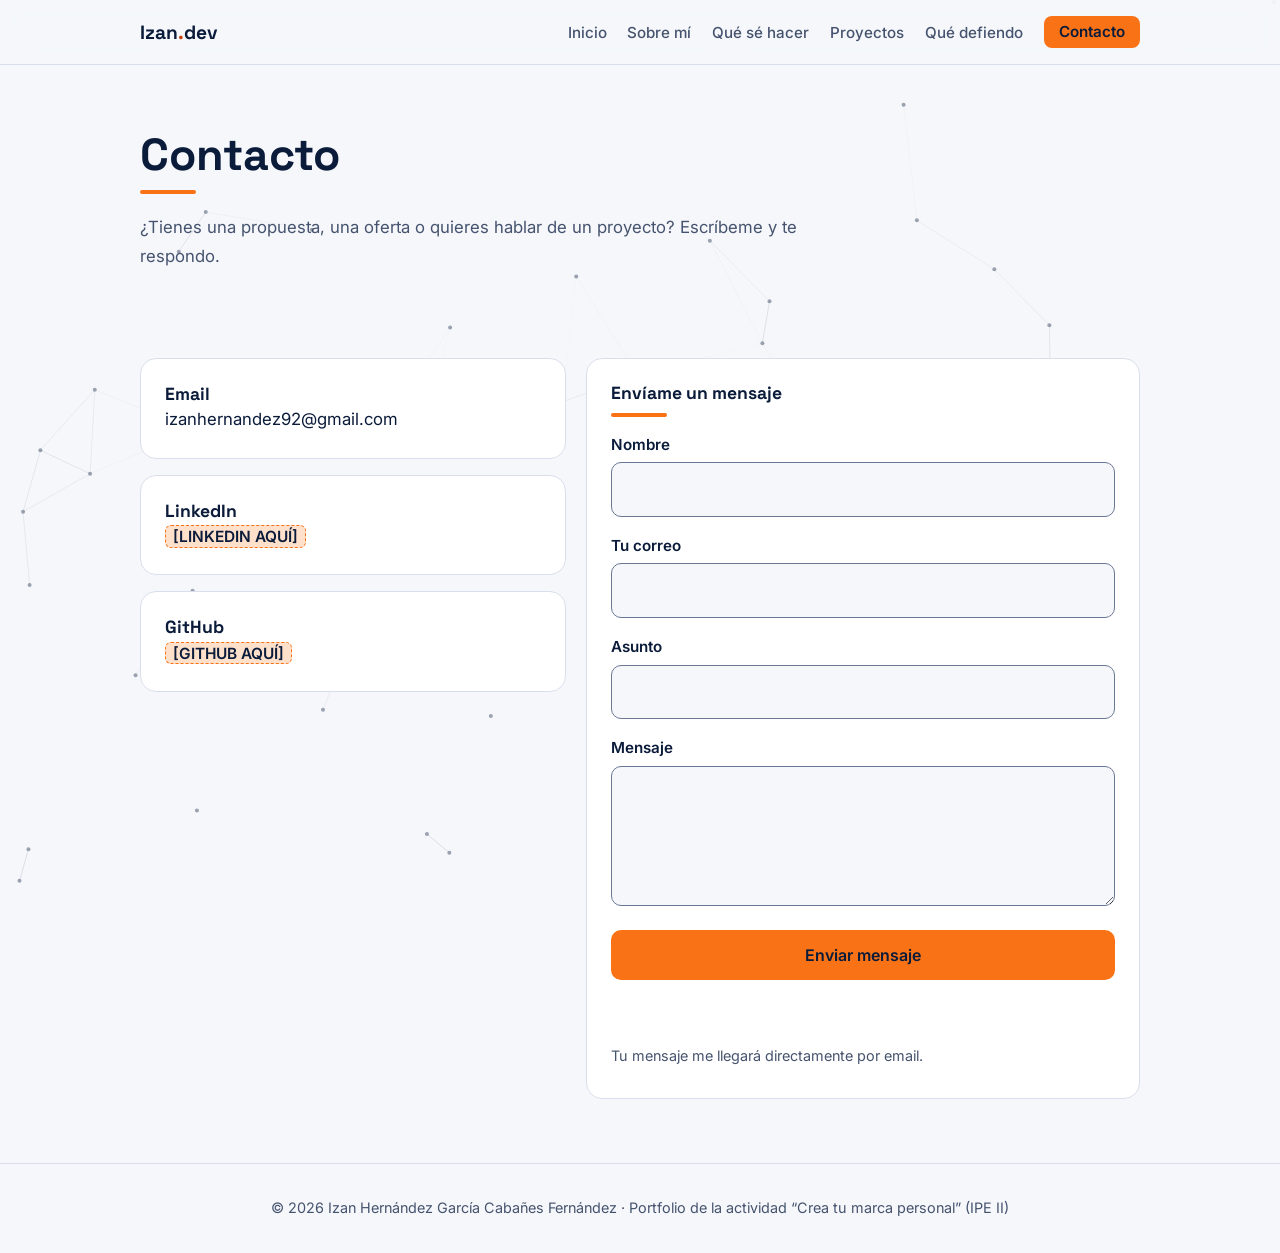
==== contacto.html @ db075174 "Add files via upload" ====
<!DOCTYPE html>
<html lang="es">
<head>
<meta charset="utf-8">
<meta name="viewport" content="width=device-width, initial-scale=1">
<title>Contacto · Izan Hernández</title>
<meta name="description" content="Contacta con Izan por email, LinkedIn o GitHub.">
<link href="https://fonts.googleapis.com/css2?family=Space+Grotesk:wght@500;700&family=Inter:wght@400;500;600&display=swap" rel="stylesheet">
<link rel="stylesheet" href="css/style.css">
<script src="js/main.js" defer></script>
</head>
<body data-page="contacto">
<a class="skip" href="#contenido">Saltar al contenido</a>
<div id="site-header"></div>
<noscript><p class="wrap"><a href="index.html">Inicio</a> · <a href="contacto.html">Contacto</a></p></noscript>
<main id="contenido">
<div class="page-head"><div class="wrap"><h1 class="title">Contacto</h1>
 <p class="lead">¿Tienes una propuesta, una oferta o quieres hablar de un proyecto? Escríbeme y te respondo.</p></div></div>
<section><div class="wrap"><div class="contact-layout">
 <div class="stack">
  <a class="card lk" data-link="email" href="#"><strong>Email</strong><span class="val"></span></a>
  <a class="card lk" data-link="linkedin" href="#"><strong>LinkedIn</strong><span class="val"></span></a>
  <a class="card lk" data-link="github" href="#"><strong>GitHub</strong><span class="val"></span></a>
 </div>
 <div class="card">
  <h2 class="sub" style="margin-top:0">Envíame un mensaje</h2>
  <form class="form" id="contact-form">
   <div><label for="nombre">Nombre</label><input id="nombre" name="nombre" autocomplete="name" required></div>
   <div><label for="correo">Tu correo</label><input id="correo" name="correo" type="email" autocomplete="email" required></div>
   <div><label for="asunto">Asunto</label><input id="asunto" name="asunto" required></div>
   <div><label for="mensaje">Mensaje</label><textarea id="mensaje" name="mensaje" required></textarea></div>
   <button class="btn primary" type="submit">Enviar mensaje</button>
   <p id="status" role="status" aria-live="polite"></p>
   <p class="note">Tu mensaje me llegará directamente por email.</p>
  </form>
 </div>
</div></div></section>
</main>
<footer id="site-footer"></footer>
</body>
</html>
---- css/style.css ----
:root{--bg:#f5f7fb;--surface:#fff;--text:#0b1b3a;--muted:#46536e;--accent:#c2410c;--accent-fill:#f97316;--on-accent:#0b1b3a;--line:#d8deea;--field:#6b7894;--canvas:11,27,58;color-scheme:light}
@media(prefers-color-scheme:dark){:root{--bg:#071226;--surface:#0d1f3d;--text:#eaf0fb;--muted:#aab6cf;--accent:#ff8a3d;--accent-fill:#ff8a3d;--on-accent:#071226;--line:#1f3560;--field:#7f92b8;--canvas:255,138,61;color-scheme:dark}}
*{box-sizing:border-box}
html{scroll-behavior:smooth;scroll-padding-top:72px}
body{margin:0;background:var(--bg);color:var(--text);font:400 1.05rem/1.7 'Inter',system-ui,sans-serif}
h1,h2,h3{font-family:'Space Grotesk','Inter',sans-serif;line-height:1.15;margin:0}
a{color:var(--accent)}
:focus-visible{outline:3px solid var(--accent-fill);outline-offset:3px;border-radius:4px}
.skip{position:absolute;left:-999px;top:8px;background:var(--accent-fill);color:var(--on-accent);padding:.6rem 1rem;border-radius:8px;z-index:100}
.skip:focus{left:8px}
#bg{position:fixed;inset:0;width:100%;height:100%;z-index:0;pointer-events:none;opacity:.55}
header,main,footer{position:relative;z-index:1}
.wrap{max-width:1040px;margin:0 auto;padding:0 1.25rem}

/* Cabecera */
header{position:sticky;top:0;z-index:20;background:color-mix(in srgb,var(--bg) 88%,transparent);backdrop-filter:blur(10px);border-bottom:1px solid var(--line)}
nav{display:flex;align-items:center;justify-content:space-between;height:64px}
.logo{font:700 1.2rem 'Space Grotesk',sans-serif;color:var(--text);text-decoration:none}
.logo span{color:var(--accent)}
.menu{display:flex;align-items:center;gap:1.3rem;list-style:none;margin:0;padding:0}
.menu a{color:var(--muted);text-decoration:none;font-weight:500;font-size:.95rem;padding:.3rem 0;border-bottom:2px solid transparent}
.menu a:hover,.menu a[aria-current]{color:var(--text);border-color:var(--accent-fill)}
.menu a.nav-cta{background:var(--accent-fill);color:var(--on-accent);padding:.4rem .95rem;border-radius:8px;border:0;font-weight:600}
.burger{display:none;background:none;border:1px solid var(--line);color:var(--text);border-radius:8px;padding:.45rem .7rem;font:inherit;cursor:pointer}
@media(max-width:820px){
 .burger{display:block}
 .menu{display:none;position:absolute;top:64px;left:0;right:0;flex-direction:column;align-items:stretch;gap:0;background:var(--bg);border-bottom:1px solid var(--line);padding:.5rem 1.25rem 1rem}
 .menu.open{display:flex}
 .menu a{display:block;padding:.7rem 0}
 .menu a.nav-cta{text-align:center;margin-top:.5rem}
}

/* Estructura */
section{padding:2.5rem 0 4rem}
.page-head{padding:4rem 0 1rem}
h1.title,h2{font-size:clamp(1.9rem,4.5vw,2.8rem)}
h1.title::after,h2::after{content:"";display:block;width:56px;height:4px;background:var(--accent-fill);border-radius:4px;margin-top:.6rem}
.lead{color:var(--muted);max-width:62ch;margin:1.2rem 0 2rem}
.sub{font-size:1.1rem;margin:2.2rem 0 .9rem}

/* Inicio */
.hero{min-height:84vh;display:flex;align-items:center}
.eyebrow{display:inline-block;font:600 .85rem 'Inter',sans-serif;letter-spacing:.08em;text-transform:uppercase;color:var(--accent);border:1px solid var(--line);background:var(--surface);padding:.35rem .8rem;border-radius:999px}
.hero h1{font-size:clamp(2.3rem,7vw,4.2rem);margin:1.2rem 0}
.hero h1 em{font-style:normal;color:var(--accent)}
.motto{font-size:clamp(1.1rem,2.5vw,1.4rem);color:var(--muted);max-width:34ch;border-left:4px solid var(--accent-fill);padding-left:1rem;margin:0}
.cta{display:flex;flex-wrap:wrap;gap:.8rem;margin-top:2rem}
.btn{display:inline-block;padding:.8rem 1.4rem;border-radius:10px;font:600 1rem 'Inter',sans-serif;text-decoration:none;border:2px solid var(--accent-fill);cursor:pointer;transition:transform .2s}
.btn:hover{transform:translateY(-2px)}
.btn.primary{background:var(--accent-fill);color:var(--on-accent)}
.btn.ghost{color:var(--text);background:transparent}
.band{background:var(--surface);border:1px solid var(--line);border-radius:20px;padding:2.2rem;display:flex;flex-wrap:wrap;gap:1.2rem;align-items:center;justify-content:space-between}
.band h2::after{display:none}
.band p{margin:.4rem 0 0;color:var(--muted)}

/* Tarjetas */
.grid{display:grid;gap:1.2rem;grid-template-columns:1fr}
@media(min-width:700px){.g2,.g4{grid-template-columns:repeat(2,1fr);grid-auto-rows:1fr}}
@media(min-width:760px){.g3{grid-template-columns:repeat(3,1fr);grid-auto-rows:1fr}}
.card{display:flex;flex-direction:column;background:var(--surface);border:1px solid var(--line);border-radius:16px;padding:1.5rem;transition:transform .25s,border-color .25s}
.card:hover{transform:translateY(-4px);border-color:var(--accent-fill)}
.card h3{font-size:1.2rem;margin-bottom:.5rem}
.card p{margin:.4rem 0;color:var(--muted)}
.num{font:700 .85rem 'Space Grotesk',sans-serif;color:var(--accent);letter-spacing:.1em}
a.lk{text-decoration:none;color:var(--text)}
a.lk .go{margin-top:auto;padding-top:.8rem;color:var(--accent);font-weight:600}
a.lk strong{font:700 1.1rem 'Space Grotesk',sans-serif}
.tags{display:flex;flex-wrap:wrap;gap:.6rem;padding:0;margin:0;list-style:none}
.tags li{background:var(--surface);border:1px solid var(--line);padding:.45rem .9rem;border-radius:999px;font-weight:500;font-size:.95rem}
.tags li.hot{border-color:var(--accent-fill)}
.chips{display:flex;flex-wrap:wrap;gap:.5rem;margin-top:.8rem}
.chips span{font-size:.8rem;font-weight:600;color:var(--accent);border:1px solid var(--line);border-radius:6px;padding:.15rem .5rem}
.proj .link{display:inline-block;margin-top:auto;padding-top:.8rem;font-weight:600}
.ph{background:color-mix(in srgb,var(--accent-fill) 22%,transparent);color:var(--text);border:1px dashed var(--accent-fill);border-radius:6px;padding:.05rem .45rem;font-weight:600;font-size:.92em}

/* Contacto */
.contact-layout{display:grid;gap:1.2rem}
@media(min-width:860px){.contact-layout{grid-template-columns:1fr 1.3fr}}
.stack{display:grid;gap:1rem;align-content:start}
.form{display:grid;gap:1rem}
.form label{font-weight:600;font-size:.95rem;display:block;margin-bottom:.3rem}
.form input,.form textarea{width:100%;font:inherit;color:var(--text);background:var(--bg);border:1px solid var(--field);border-radius:10px;padding:.75rem}
.form textarea{min-height:140px;resize:vertical}
.note{font-size:.9rem;color:var(--muted);margin:0}
#status{min-height:1.5em;font-weight:600;margin:0}
footer{border-top:1px solid var(--line);padding:2rem 0;text-align:center;color:var(--muted);font-size:.9rem}

/* Aparición */
.rv{opacity:0;transform:translateY(18px);transition:opacity .7s ease,transform .7s ease}
.rv.in{opacity:1;transform:none}
@media(prefers-reduced-motion:reduce){html{scroll-behavior:auto}.rv{opacity:1;transform:none;transition:none}.card,.btn{transition:none}}
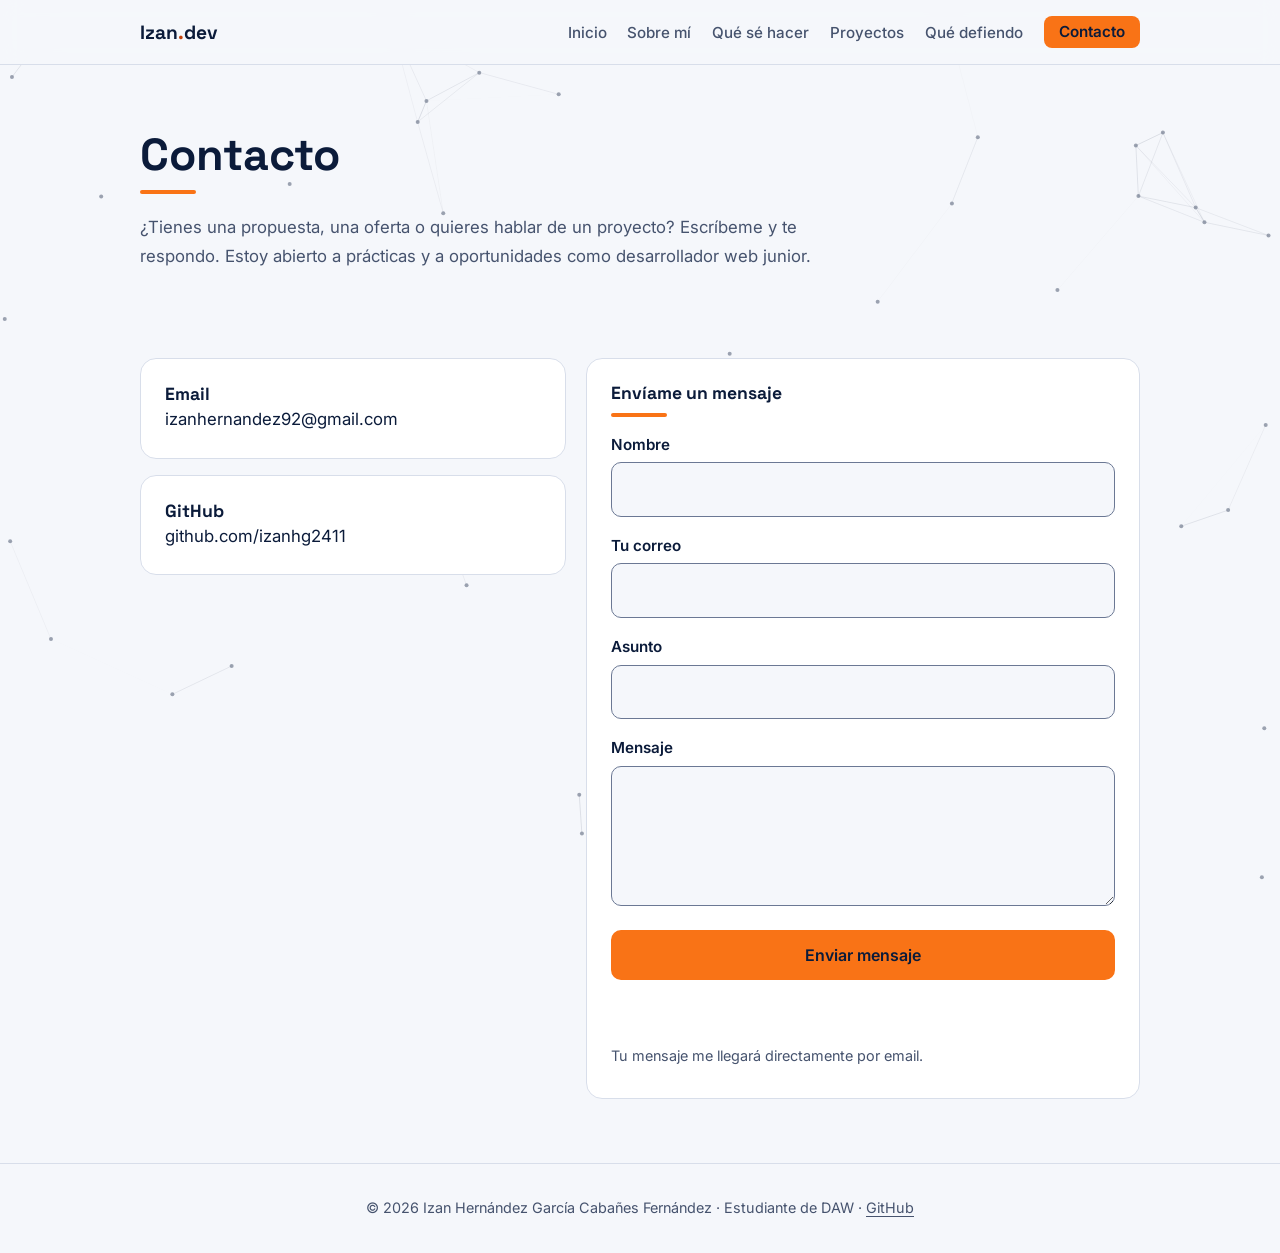
==== commit 0c0dcc49: "Portfolio final: proyectos reales, CV preparado, SEO y limpieza de carpeta duplicada" ====
--- a/contacto.html
+++ b/contacto.html
@@ -5,7 +5,15 @@
 <meta name="viewport" content="width=device-width, initial-scale=1">
 <title>Contacto · Izan Hernández</title>
 <meta name="description" content="Contacta con Izan por email, LinkedIn o GitHub.">
+
+<meta name="theme-color" content="#071226">
+<link rel="icon" href="favicon.svg" type="image/svg+xml">
+<link rel="preconnect" href="https://fonts.googleapis.com">
+<link rel="preconnect" href="https://fonts.gstatic.com" crossorigin>
 <link href="https://fonts.googleapis.com/css2?family=Space+Grotesk:wght@500;700&family=Inter:wght@400;500;600&display=swap" rel="stylesheet">
+<meta property="og:type" content="website"><meta property="og:locale" content="es_ES">
+<meta property="og:title" content="Contacto · Izan Hernández"><meta property="og:description" content="Contacta con Izan por email, LinkedIn o GitHub.">
+<meta property="og:url" content="https://izanhg2411.github.io/portfolio/contacto.html">
 <link rel="stylesheet" href="css/style.css">
 <script src="js/main.js" defer></script>
 </head>
@@ -15,12 +23,13 @@
 <noscript><p class="wrap"><a href="index.html">Inicio</a> · <a href="contacto.html">Contacto</a></p></noscript>
 <main id="contenido">
 <div class="page-head"><div class="wrap"><h1 class="title">Contacto</h1>
- <p class="lead">¿Tienes una propuesta, una oferta o quieres hablar de un proyecto? Escríbeme y te respondo.</p></div></div>
+ <p class="lead">¿Tienes una propuesta, una oferta o quieres hablar de un proyecto? Escríbeme y te respondo. Estoy abierto a prácticas y a oportunidades como desarrollador web junior.</p></div></div>
 <section><div class="wrap"><div class="contact-layout">
  <div class="stack">
   <a class="card lk" data-link="email" href="#"><strong>Email</strong><span class="val"></span></a>
   <a class="card lk" data-link="linkedin" href="#"><strong>LinkedIn</strong><span class="val"></span></a>
   <a class="card lk" data-link="github" href="#"><strong>GitHub</strong><span class="val"></span></a>
+  <a class="card lk" data-cv href="cv/Izan-Hernandez-CV.pdf" download hidden><strong>Currículum</strong><span class="val">Descargar CV (PDF)</span></a>
  </div>
  <div class="card">
   <h2 class="sub" style="margin-top:0">Envíame un mensaje</h2>
--- a/css/style.css
+++ b/css/style.css
@@ -73,6 +73,104 @@
 .proj .link{display:inline-block;margin-top:auto;padding-top:.8rem;font-weight:600}
 .ph{background:color-mix(in srgb,var(--accent-fill) 22%,transparent);color:var(--text);border:1px dashed var(--accent-fill);border-radius:6px;padding:.05rem .45rem;font-weight:600;font-size:.92em}
 
+/* Proyectos (tarjetas .pj, aisladas del resto de la web) */
+:root{--pj-shadow:0 1px 2px rgba(11,27,58,.06),0 12px 32px -14px rgba(11,27,58,.22);--pj-shadow-hover:0 1px 2px rgba(11,27,58,.06),0 24px 48px -18px rgba(249,115,22,.4)}
+@media(prefers-color-scheme:dark){:root{--pj-shadow:0 1px 2px rgba(0,0,0,.4),0 14px 34px -14px rgba(0,0,0,.65);--pj-shadow-hover:0 1px 2px rgba(0,0,0,.4),0 26px 50px -18px rgba(255,138,61,.35)}}
+.pj-section .wrap{display:grid;gap:1.4rem}
+.pj-grid{display:grid;gap:1.4rem;grid-template-columns:1fr}
+.pj{position:relative;display:flex;flex-direction:column;overflow:hidden;background:var(--surface);border:1px solid var(--line);border-radius:20px;box-shadow:var(--pj-shadow)}
+.pj.rv{transition:opacity .7s ease,transform .7s ease,border-color .3s,box-shadow .3s}
+.pj.rv.in{transition:opacity .7s ease,transform .35s cubic-bezier(.2,.7,.2,1),border-color .3s,box-shadow .3s}
+.pj.rv.in:hover,.pj.rv.in:focus-within{transform:translateY(-5px);border-color:var(--accent-fill);box-shadow:var(--pj-shadow-hover)}
+
+/* Marco de captura */
+.pj-media{display:block}
+.pj-shot{background:var(--bg);border-bottom:1px solid var(--line)}
+.pj-bar{display:flex;align-items:center;gap:.4rem;padding:.6rem .85rem;border-bottom:1px solid var(--line);background:color-mix(in srgb,var(--surface) 65%,var(--bg))}
+.pj-bar i{width:9px;height:9px;border-radius:50%;background:var(--line)}
+.pj-bar i:first-child{background:var(--accent-fill);opacity:.85}
+.pj-canvas{position:relative;aspect-ratio:16/10;overflow:hidden;display:grid;place-items:center;background-image:linear-gradient(color-mix(in srgb,var(--line) 55%,transparent) 1px,transparent 1px),linear-gradient(90deg,color-mix(in srgb,var(--line) 55%,transparent) 1px,transparent 1px);background-size:26px 26px}
+.pj-canvas img{position:absolute;inset:0;width:100%;height:100%;object-fit:cover;object-position:top center;transition:transform .7s cubic-bezier(.2,.7,.2,1)}
+.pj:hover .pj-canvas img{transform:scale(1.04)}
+.pj-empty{display:flex;flex-direction:column;align-items:center;gap:.5rem;padding:1rem;text-align:center;color:var(--muted);font-size:.9rem;line-height:1.4}
+.pj-empty-ic{display:grid;place-items:center;width:52px;height:52px;border-radius:14px;color:var(--accent);background:color-mix(in srgb,var(--accent-fill) 14%,transparent);border:1px dashed var(--accent-fill)}
+.pj-empty-t{font-weight:600;color:var(--text)}
+.pj-empty code{font:500 .78rem ui-monospace,SFMono-Regular,Menlo,Consolas,monospace;color:var(--muted);background:var(--surface);border:1px solid var(--line);border-radius:6px;padding:.1rem .45rem;word-break:break-all}
+.pj-shot.has-img .pj-empty{display:none}
+
+/* Contenido */
+.pj-body{display:flex;flex-direction:column;flex:1;padding:1.4rem 1.5rem 1.5rem}
+.pj-body h3{font-size:1.45rem;letter-spacing:-.01em;margin:0 0 .5rem}
+.pj-desc{margin:0 0 .9rem;color:var(--muted)}
+.pj-points{list-style:none;margin:0 0 .4rem;padding:0;display:grid;gap:.45rem;font-size:.95rem}
+.pj-points li{position:relative;padding-left:1.35rem;color:var(--text);line-height:1.5}
+.pj-points li::before{content:"";position:absolute;left:.1rem;top:.55em;width:.5rem;height:.5rem;border-radius:2px;background:var(--accent-fill);transform:rotate(45deg)}
+.pj .chips{margin-top:.9rem}
+.pj .chips span{background:color-mix(in srgb,var(--accent-fill) 9%,transparent);border-color:color-mix(in srgb,var(--accent-fill) 35%,var(--line));border-radius:999px;padding:.2rem .7rem}
+
+/* Botones */
+.pj-actions{display:flex;flex-wrap:wrap;gap:.6rem;margin-top:auto;padding-top:1.3rem}
+.pj-btn{display:inline-flex;align-items:center;gap:.4rem;padding:.55rem .8rem;border-radius:10px;border:2px solid var(--accent-fill);font:600 .92rem 'Inter',sans-serif;line-height:1.2;text-decoration:none;transition:transform .2s,box-shadow .2s,border-color .2s,background .2s}
+.pj-btn svg{flex:none;transition:transform .2s}
+.pj-btn.primary{background:var(--accent-fill);color:var(--on-accent)}
+.pj-btn.code{background:transparent;color:var(--text);border-color:var(--line)}
+.pj-btn:hover{transform:translateY(-2px)}
+.pj-btn.primary:hover{box-shadow:0 10px 20px -8px rgba(249,115,22,.7)}
+.pj-btn.primary:hover svg{transform:translate(2px,-2px)}
+.pj-btn.code:hover{border-color:var(--accent-fill)}
+.pj-btn.code:hover svg{transform:scale(1.12)}
+.pj-btn[aria-disabled="true"]{background:transparent;color:var(--muted);border:2px dashed var(--field);cursor:not-allowed;transform:none;box-shadow:none}
+.pj-btn[aria-disabled="true"]:hover svg{transform:none}
+.pj-btn small{font:600 .64rem 'Inter',sans-serif;color:var(--text);background:color-mix(in srgb,var(--accent-fill) 22%,transparent);border-radius:999px;padding:.08rem .42rem}
+
+/* Vantor V12: tratamiento especial (siempre oscuro, con acento naranja) */
+.pj-feature{--fg:#eaf0fb;--fg-muted:#b4c1dc;isolation:isolate;color:var(--fg);border-color:rgba(255,138,61,.5);background:radial-gradient(90% 70% at 88% 0%,rgba(255,138,61,.3),transparent 60%),radial-gradient(70% 60% at 0% 100%,rgba(61,100,210,.28),transparent 65%),#050c1b;box-shadow:0 0 0 1px rgba(255,138,61,.12),0 30px 70px -28px rgba(249,115,22,.55)}
+.pj-feature::before{content:"V12";content:"V12"/"";position:absolute;z-index:-1;right:-.03em;top:-.06em;font:700 clamp(8rem,26vw,17rem)/1 'Space Grotesk',sans-serif;letter-spacing:-.04em;color:transparent;-webkit-text-stroke:1px rgba(255,138,61,.22);pointer-events:none;user-select:none}
+.pj-feature::after{content:"";position:absolute;inset:0;z-index:-1;pointer-events:none;opacity:0;transition:opacity .4s;background:radial-gradient(520px circle at var(--mx,70%) var(--my,30%),rgba(255,138,61,.17),transparent 62%)}
+.pj-feature:hover::after{opacity:1}
+.pj.pj-feature.rv.in:hover,.pj.pj-feature.rv.in:focus-within{box-shadow:0 0 0 1px rgba(255,138,61,.3),0 36px 80px -26px rgba(249,115,22,.75)}
+.pj-feature .pj-media{order:-1;padding:1.1rem 1.1rem 0}
+.pj-feature .pj-shot{border:1px solid rgba(255,255,255,.14);border-bottom:0;border-radius:14px 14px 0 0;overflow:hidden;background:#0a1528;box-shadow:0 24px 50px -22px rgba(0,0,0,.8),0 0 0 1px rgba(255,138,61,.18);transition:transform .6s cubic-bezier(.2,.7,.2,1)}
+.pj-feature .pj-bar{background:#0d1c36;border-color:rgba(255,255,255,.1)}
+.pj-feature .pj-bar i{background:rgba(255,255,255,.22)}
+.pj-feature .pj-bar i:first-child{background:#ff8a3d}
+.pj-feature .pj-canvas{background-color:#0a1528;background-image:linear-gradient(rgba(255,255,255,.06) 1px,transparent 1px),linear-gradient(90deg,rgba(255,255,255,.06) 1px,transparent 1px)}
+.pj-feature .pj-empty{color:var(--fg-muted)}
+.pj-feature .pj-empty-t{color:var(--fg)}
+.pj-feature .pj-empty code{background:#0d1c36;border-color:rgba(255,255,255,.14);color:var(--fg-muted)}
+.pj-feature .pj-body{padding:1.6rem 1.5rem 1.7rem;justify-content:center}
+.pj-feature .pj-badge{align-self:flex-start;display:inline-flex;align-items:center;gap:.5rem;margin-bottom:.9rem;padding:.3rem .8rem;border-radius:999px;font:600 .82rem 'Inter',sans-serif;color:#ffb98a;background:rgba(255,138,61,.12);border:1px solid rgba(255,138,61,.4)}
+.pj-feature .pj-badge::before{content:"";width:.5rem;height:.5rem;border-radius:50%;background:#ff8a3d;box-shadow:0 0 10px #ff8a3d}
+.pj-feature h3{font-size:clamp(2.2rem,6vw,3.4rem);letter-spacing:-.02em;margin-bottom:.8rem;color:#fff}
+.pj-feature .pj-desc{color:var(--fg-muted);font-size:1.08rem;max-width:46ch}
+.pj-feature .pj-points li{color:var(--fg)}
+.pj-feature .chips span{color:#ffb98a;background:rgba(255,138,61,.1);border-color:rgba(255,138,61,.35)}
+.pj-feature .pj-btn.primary{box-shadow:0 10px 26px -10px rgba(249,115,22,.8)}
+.pj-feature .pj-btn.code{color:var(--fg);border-color:rgba(255,255,255,.28)}
+.pj-feature .pj-btn.code:hover{border-color:#ff8a3d}
+.pj-feature .pj-btn[aria-disabled="true"]{color:#9fb0d2;border-color:rgba(255,255,255,.3);background:transparent}
+.pj-feature .pj-btn small{color:#fff}
+.pj-grid .pj-btn small{display:none}
+.pj-band{margin-top:1rem}
+
+@media(min-width:640px) and (max-width:959px){
+ .pj-grid{grid-template-columns:repeat(2,1fr)}
+ .pj-grid .pj:last-child{grid-column:1/-1;display:grid;grid-template-columns:46% 1fr}
+ .pj-grid .pj:last-child .pj-shot{height:100%;border-bottom:0;border-right:1px solid var(--line)}
+ .pj-grid .pj:last-child .pj-canvas{aspect-ratio:auto;min-height:260px;height:calc(100% - 2.1rem)}
+}
+@media(min-width:640px) and (max-width:899px){.pj-feature .pj-canvas{aspect-ratio:2.2/1}}
+@media(min-width:900px){
+ .pj-feature{display:grid;grid-template-columns:minmax(0,1fr) minmax(0,1.2fr);align-items:center}
+ .pj-feature .pj-media{order:1;padding:2.4rem 2.4rem 2.4rem 0}
+ .pj-feature .pj-body{padding:2.4rem 1.5rem 2.6rem 2.4rem}
+ .pj-feature .pj-shot{border-bottom:1px solid rgba(255,255,255,.14);border-radius:14px;transform:perspective(1500px) rotateY(-7deg) rotateX(2deg);transform-origin:left center}
+ .pj-feature:hover .pj-shot,.pj-feature:focus-within .pj-shot{transform:perspective(1500px) rotateY(-2deg) rotateX(0) translateY(-4px)}
+}
+@media(min-width:960px){.pj-grid{grid-template-columns:repeat(3,1fr)}}
+@media(max-width:480px){.pj-body,.pj-feature .pj-body{padding-left:1.2rem;padding-right:1.2rem}.pj-actions .pj-btn{flex:1 1 auto;justify-content:center}}
+@media(prefers-reduced-motion:reduce){.pj,.pj.rv,.pj.rv.in,.pj-btn,.pj-canvas img,.pj-feature .pj-shot,.pj-feature::after{transition:none}.pj.rv.in:hover,.pj.rv.in:focus-within{transform:none}.pj:hover .pj-canvas img{transform:none}.pj-feature .pj-shot,.pj-feature:hover .pj-shot,.pj-feature:focus-within .pj-shot{transform:none}}
+
 /* Contacto */
 .contact-layout{display:grid;gap:1.2rem}
 @media(min-width:860px){.contact-layout{grid-template-columns:1fr 1.3fr}}
@@ -89,3 +187,27 @@
 .rv{opacity:0;transform:translateY(18px);transition:opacity .7s ease,transform .7s ease}
 .rv.in{opacity:1;transform:none}
 @media(prefers-reduced-motion:reduce){html{scroll-behavior:auto}.rv{opacity:1;transform:none;transition:none}.card,.btn{transition:none}}
+
+/* ===== Ampliaciones (fase final) ===== */
+html{scroll-behavior:smooth}
+.pj{scroll-margin-top:84px}
+.hero-sub{max-width:58ch;color:var(--muted);font-size:1.08rem;margin:1rem 0 1.8rem}
+.cta{display:flex;flex-wrap:wrap;gap:.8rem}
+.btn[hidden],.card[hidden]{display:none}
+.more{margin-top:1.8rem;display:flex;flex-wrap:wrap;gap:.8rem}
+.thumbs{display:grid;gap:1.1rem;grid-template-columns:repeat(auto-fit,minmax(230px,1fr))}
+.card.thumb{padding:0;overflow:hidden;display:flex;flex-direction:column}
+.thumb img{display:block;width:100%;height:auto;aspect-ratio:16/10;object-fit:cover;object-position:top center;border-bottom:1px solid var(--line);transition:transform .5s ease}
+.thumb:hover img{transform:scale(1.04)}
+.thumb>div{padding:1rem 1.1rem 1.25rem}
+.thumb h3{margin:0 0 .3rem}.thumb p{margin:0;color:var(--muted);font-size:.93rem}
+.pj-meta{display:grid;gap:.35rem;margin:.2rem 0 1rem;font-size:.92rem}
+.pj-meta div{display:flex;flex-wrap:wrap;gap:.2rem .6rem}
+.pj-meta dt{font-weight:700;color:var(--accent)}
+.pj-meta dd{margin:0;color:var(--muted)}
+.pj-feature .pj-meta dt{color:#ffb98a}.pj-feature .pj-meta dd{color:var(--fg-muted)}
+.pj-points code{font:500 .85em ui-monospace,Menlo,Consolas,monospace;background:color-mix(in srgb,var(--accent-fill) 14%,transparent);padding:.05rem .35rem;border-radius:5px}
+.grp{font-size:1rem;margin:1.6rem 0 .5rem;color:var(--muted);font-weight:600}
+.note-s{color:var(--muted);margin:0 0 .5rem;font-size:.95rem}
+footer a{color:inherit;text-decoration:underline;text-underline-offset:3px}
+@media print{#bg,header,.burger{display:none}.rv{opacity:1;transform:none}}
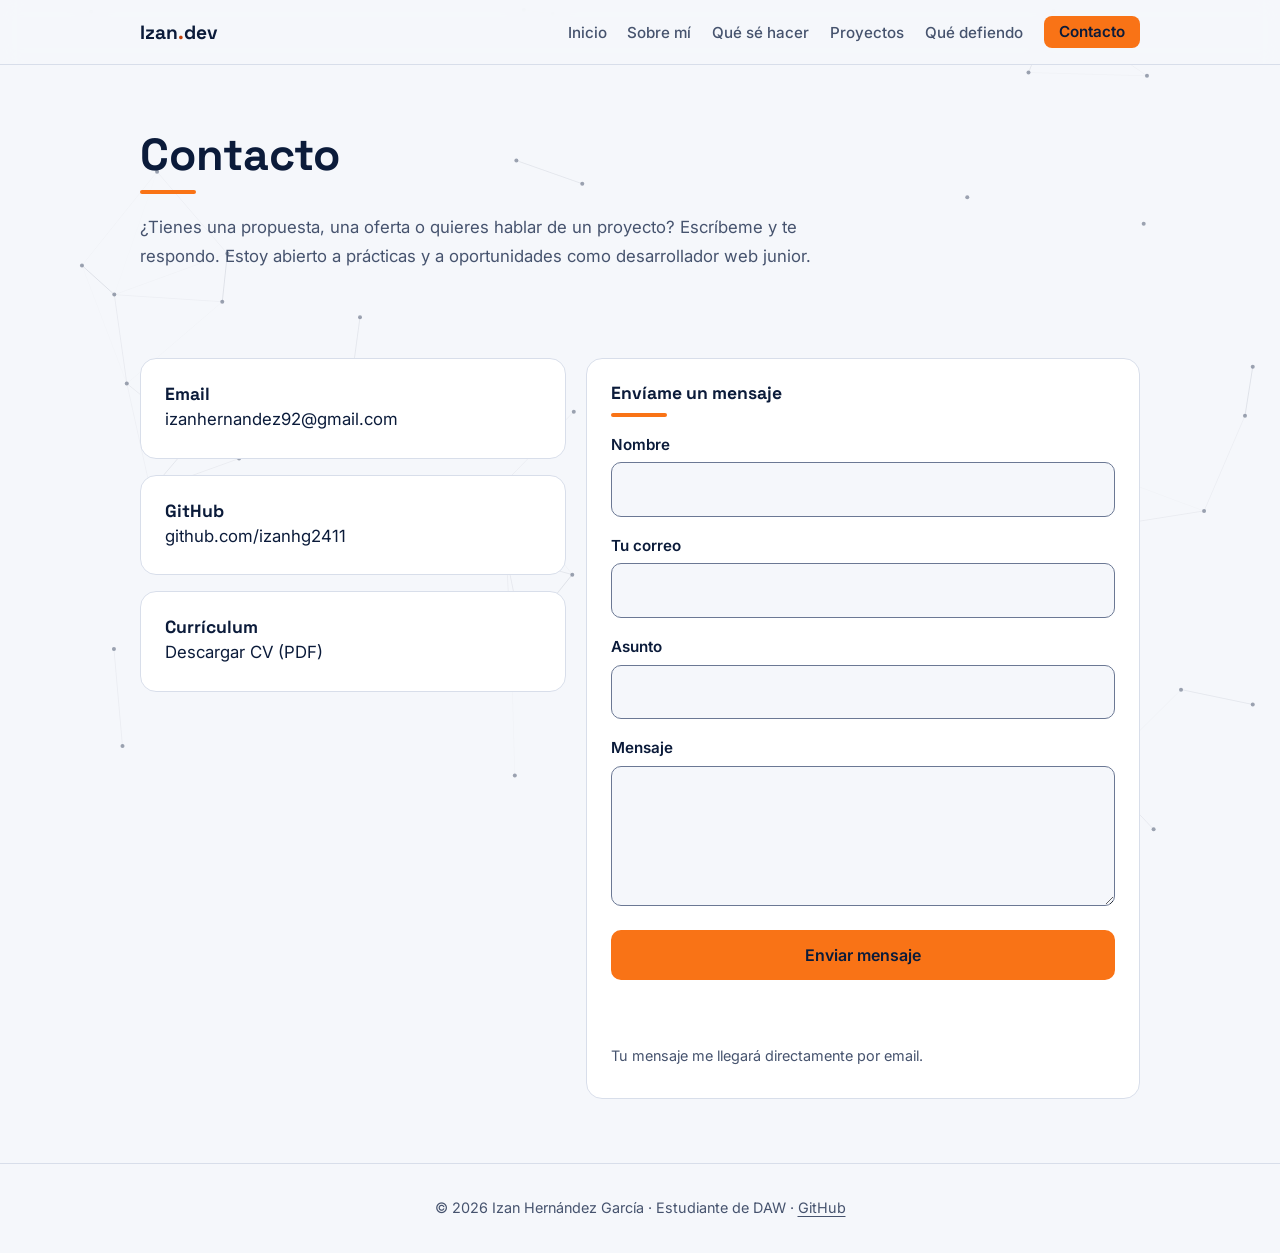
==== commit 60c9a298: "Limpiar avisos pendientes y ajustar textos del portfolio - Quitar avisos de capturas pendientes en 4" ====
--- a/contacto.html
+++ b/contacto.html
@@ -4,7 +4,7 @@
 <meta charset="utf-8">
 <meta name="viewport" content="width=device-width, initial-scale=1">
 <title>Contacto · Izan Hernández</title>
-<meta name="description" content="Contacta con Izan por email, LinkedIn o GitHub.">
+<meta name="description" content="Contacta con Izan por email o GitHub.">
 
 <meta name="theme-color" content="#071226">
 <link rel="icon" href="favicon.svg" type="image/svg+xml">
@@ -12,7 +12,7 @@
 <link rel="preconnect" href="https://fonts.gstatic.com" crossorigin>
 <link href="https://fonts.googleapis.com/css2?family=Space+Grotesk:wght@500;700&family=Inter:wght@400;500;600&display=swap" rel="stylesheet">
 <meta property="og:type" content="website"><meta property="og:locale" content="es_ES">
-<meta property="og:title" content="Contacto · Izan Hernández"><meta property="og:description" content="Contacta con Izan por email, LinkedIn o GitHub.">
+<meta property="og:title" content="Contacto · Izan Hernández"><meta property="og:description" content="Contacta con Izan por email o GitHub.">
 <meta property="og:url" content="https://izanhg2411.github.io/portfolio/contacto.html">
 <link rel="stylesheet" href="css/style.css">
 <script src="js/main.js" defer></script>
--- a/css/style.css
+++ b/css/style.css
@@ -211,3 +211,99 @@
 .note-s{color:var(--muted);margin:0 0 .5rem;font-size:.95rem}
 footer a{color:inherit;text-decoration:underline;text-underline-offset:3px}
 @media print{#bg,header,.burger{display:none}.rv{opacity:1;transform:none}}
+
+/* ===== TEORIQ (tarjeta ancha en proyectos + página propia) ===== */
+.pj-wide .pj-badge{align-self:flex-start;display:inline-flex;align-items:center;gap:.5rem;margin-bottom:.9rem;padding:.3rem .8rem;border-radius:999px;font:600 .82rem 'Inter',sans-serif;color:var(--accent);background:color-mix(in srgb,var(--accent-fill) 12%,transparent);border:1px solid color-mix(in srgb,var(--accent-fill) 45%,var(--line))}
+.pj-wide .pj-badge::before{content:"";width:.5rem;height:.5rem;border-radius:50%;background:var(--accent-fill)}
+.pj-wide h3{font-size:clamp(1.9rem,5vw,2.6rem);letter-spacing:-.02em}
+.pj-wide .pj-shot{background:#071226}
+.pj-wide .pj-canvas{background-color:#071226;background-image:none}
+.pj-wide .pj-bar{background:#0d1f3d;border-color:#1f3560}
+.pj-wide .pj-bar i{background:#2a4373}
+.pj-wide .pj-bar i:first-child{background:#ff8a3d}
+@media(min-width:900px){
+ .pj-wide{display:grid;grid-template-columns:minmax(0,1.15fr) minmax(0,1fr);align-items:stretch}
+ .pj-wide .pj-media{order:2;display:flex;padding:1.6rem 1.6rem 1.6rem 0}
+ .pj-wide .pj-shot{flex:1;border:1px solid var(--line);border-radius:14px;overflow:hidden;align-self:center}
+ .pj-wide .pj-body{order:1;padding:2.2rem 1.5rem 2.2rem 2.2rem}
+}
+.pj-ext{margin-top:0}
+
+/* Página TEORIQ */
+.tq-hero{display:grid;gap:2rem;align-items:center;padding:4rem 0 1rem}
+@media(min-width:900px){.tq-hero{grid-template-columns:minmax(0,1.1fr) minmax(0,1fr)}}
+.tq-hero>*{min-width:0}
+.tq-hero h1{font-size:clamp(2.6rem,8vw,4.6rem);margin:1.1rem 0 .8rem;letter-spacing:-.02em}
+.tq-hero h1 em{font-style:normal;color:var(--accent)}
+.tq-hero .hero-sub{margin:0 0 1rem}
+.tq-hero .chips{margin:0 0 1.6rem}
+.tq-hero .chips span{background:color-mix(in srgb,var(--accent-fill) 9%,transparent);border-color:color-mix(in srgb,var(--accent-fill) 35%,var(--line));border-radius:999px;padding:.2rem .7rem}
+.tq-shot{margin:0;background:#071226;border:1px solid var(--line);border-radius:20px;overflow:hidden;box-shadow:var(--pj-shadow)}
+.tq-shot .pj-bar{background:#0d1f3d;border-color:#1f3560}
+.tq-shot .pj-bar i{background:#2a4373}
+.tq-shot .pj-bar i:first-child{background:#ff8a3d}
+.tq-shot{width:100%;max-width:100%}
+.tq-shot img{display:block;width:100%;max-width:100%;height:auto}
+.btn.disabled,.btn[aria-disabled="true"]{border-style:dashed;border-color:var(--field);color:var(--muted);cursor:not-allowed;background:transparent}
+.btn.disabled:hover,.btn[aria-disabled="true"]:hover{transform:none}
+.btn small{font:600 .68rem 'Inter',sans-serif;color:var(--text);background:color-mix(in srgb,var(--accent-fill) 22%,transparent);border-radius:999px;padding:.08rem .5rem;margin-left:.4rem;vertical-align:middle}
+.tq-sec{padding:2.2rem 0}
+.tq-sec .lead{margin-bottom:1.6rem}
+.tq-steps{counter-reset:s;display:grid;gap:1rem;grid-template-columns:1fr;padding:0;margin:0;list-style:none}
+@media(min-width:700px){.tq-steps{grid-template-columns:repeat(2,1fr)}}
+@media(min-width:960px){.tq-steps{grid-template-columns:repeat(3,1fr)}}
+.tq-steps li{counter-increment:s;background:var(--surface);border:1px solid var(--line);border-radius:16px;padding:1.3rem 1.4rem}
+.tq-steps li::before{content:"0" counter(s);display:block;font:700 .85rem 'Space Grotesk',sans-serif;color:var(--accent);letter-spacing:.1em;margin-bottom:.3rem}
+.tq-steps strong{display:block;font:700 1.05rem 'Space Grotesk',sans-serif;margin-bottom:.2rem}
+.tq-steps span{color:var(--muted);font-size:.95rem}
+.tq-feats{display:grid;gap:1.1rem;grid-template-columns:1fr}
+@media(min-width:700px){.tq-feats{grid-template-columns:repeat(2,1fr)}}
+@media(min-width:960px){.tq-feats{grid-template-columns:repeat(3,1fr)}}
+.tq-feats .card p{font-size:.95rem}
+.tq-gallery{display:grid;gap:1.2rem;grid-template-columns:1fr}
+@media(min-width:760px){.tq-gallery{grid-template-columns:repeat(3,1fr);align-items:start}}
+.tq-gallery figure{margin:0;background:var(--surface);border:1px solid var(--line);border-radius:16px;overflow:hidden}
+.tq-gallery img{display:block;width:100%;height:auto;background:#071226}
+.tq-gallery figcaption{padding:.9rem 1.1rem 1.1rem;font-size:.92rem;color:var(--muted)}
+.tq-gallery figcaption strong{display:block;color:var(--text);font:700 1rem 'Space Grotesk',sans-serif;margin-bottom:.15rem}
+.tq-pending{margin-top:1.2rem;border:1px dashed var(--field);border-radius:14px;padding:1rem 1.2rem;color:var(--muted);font-size:.93rem}
+.tq-pending strong{color:var(--text)}
+.tq-arch{display:grid;gap:.6rem;margin:0 0 1.6rem;padding:0;list-style:none}
+.tq-arch li{display:grid;gap:.15rem;background:var(--surface);border:1px solid var(--line);border-radius:14px;padding:.9rem 1.1rem}
+.tq-arch li b{font:700 1rem 'Space Grotesk',sans-serif}
+.tq-arch li small{color:var(--muted);font-size:.9rem}
+.tq-flow{display:grid;gap:.5rem;align-items:stretch;margin:0 0 1.6rem;padding:0;list-style:none}
+@media(min-width:900px){.tq-flow{grid-template-columns:repeat(5,1fr)}}
+.tq-flow li{position:relative;background:var(--surface);border:1px solid var(--line);border-radius:14px;padding:.9rem 1rem;text-align:center;font-size:.92rem}
+.tq-flow li b{display:block;font:700 .98rem 'Space Grotesk',sans-serif;margin-bottom:.15rem}
+.tq-flow li span{color:var(--muted);font-size:.85rem}
+.tq-flow li.core{border-color:var(--accent-fill)}
+.tq-flow li:not(:last-child)::after{content:"↓";position:absolute;left:50%;bottom:-1.05rem;transform:translateX(-50%);color:var(--accent);font-weight:700;z-index:2}
+@media(min-width:900px){.tq-flow li:not(:last-child)::after{content:"→";left:auto;right:-.75rem;bottom:auto;top:50%;transform:translateY(-50%)}}
+.tq-two{display:grid;gap:1.1rem;grid-template-columns:1fr}
+@media(min-width:760px){.tq-two{grid-template-columns:repeat(2,1fr)}}
+.tq-stats{display:grid;gap:1rem;grid-template-columns:repeat(2,1fr);margin-bottom:1.2rem}
+@media(min-width:760px){.tq-stats{grid-template-columns:repeat(4,1fr)}}
+.tq-stat{background:var(--surface);border:1px solid var(--line);border-radius:16px;padding:1.2rem 1rem;text-align:center}
+.tq-stat b{display:block;font:700 2rem 'Space Grotesk',sans-serif;color:var(--accent);line-height:1.1}
+.tq-stat span{color:var(--muted);font-size:.9rem}
+.tq-note{background:color-mix(in srgb,var(--accent-fill) 8%,transparent);border:1px solid color-mix(in srgb,var(--accent-fill) 35%,var(--line));border-radius:14px;padding:1rem 1.2rem;color:var(--text);font-size:.95rem;margin:0}
+.tq-list{list-style:none;margin:0;padding:0;display:grid;gap:.5rem}
+.tq-list li{position:relative;padding-left:1.35rem;line-height:1.55}
+.tq-list li::before{content:"";position:absolute;left:.1rem;top:.55em;width:.5rem;height:.5rem;border-radius:2px;background:var(--accent-fill);transform:rotate(45deg)}
+.tq-back{margin-top:1.8rem}
+
+/* Fichas de extensión (kit, freno, outfit) */
+.tq-gallery.one{grid-template-columns:1fr;max-width:820px;margin-inline:auto}
+.tq-gallery.one img{aspect-ratio:auto}
+.tq-shot.light{background:var(--surface)}
+.pj-wide .pj-canvas img{object-position:top center}
+.pj-section .pj-wide+.pj-wide{margin-top:0}
+.tq-gallery+.tq-gallery{margin-top:1.2rem}
+.tq-gallery.one.sm{max-width:420px}
+@media(prefers-reduced-motion:reduce){html{scroll-behavior:auto}}
+/* Inicio: hero alineado con el resto, tarjetas 3+2 y escala en pantallas anchas */
+.hero>.wrap{width:100%}
+.wrap{max-width:65rem}
+@media(min-width:900px){.thumbs{grid-template-columns:repeat(6,1fr)}.thumbs>.thumb{grid-column:span 2}.thumbs>.thumb:nth-child(n+4){grid-column:span 3}}
+@media(min-width:1700px){html{font-size:clamp(16px,calc(16px + (100vw - 1700px)*.0045),40px)}}
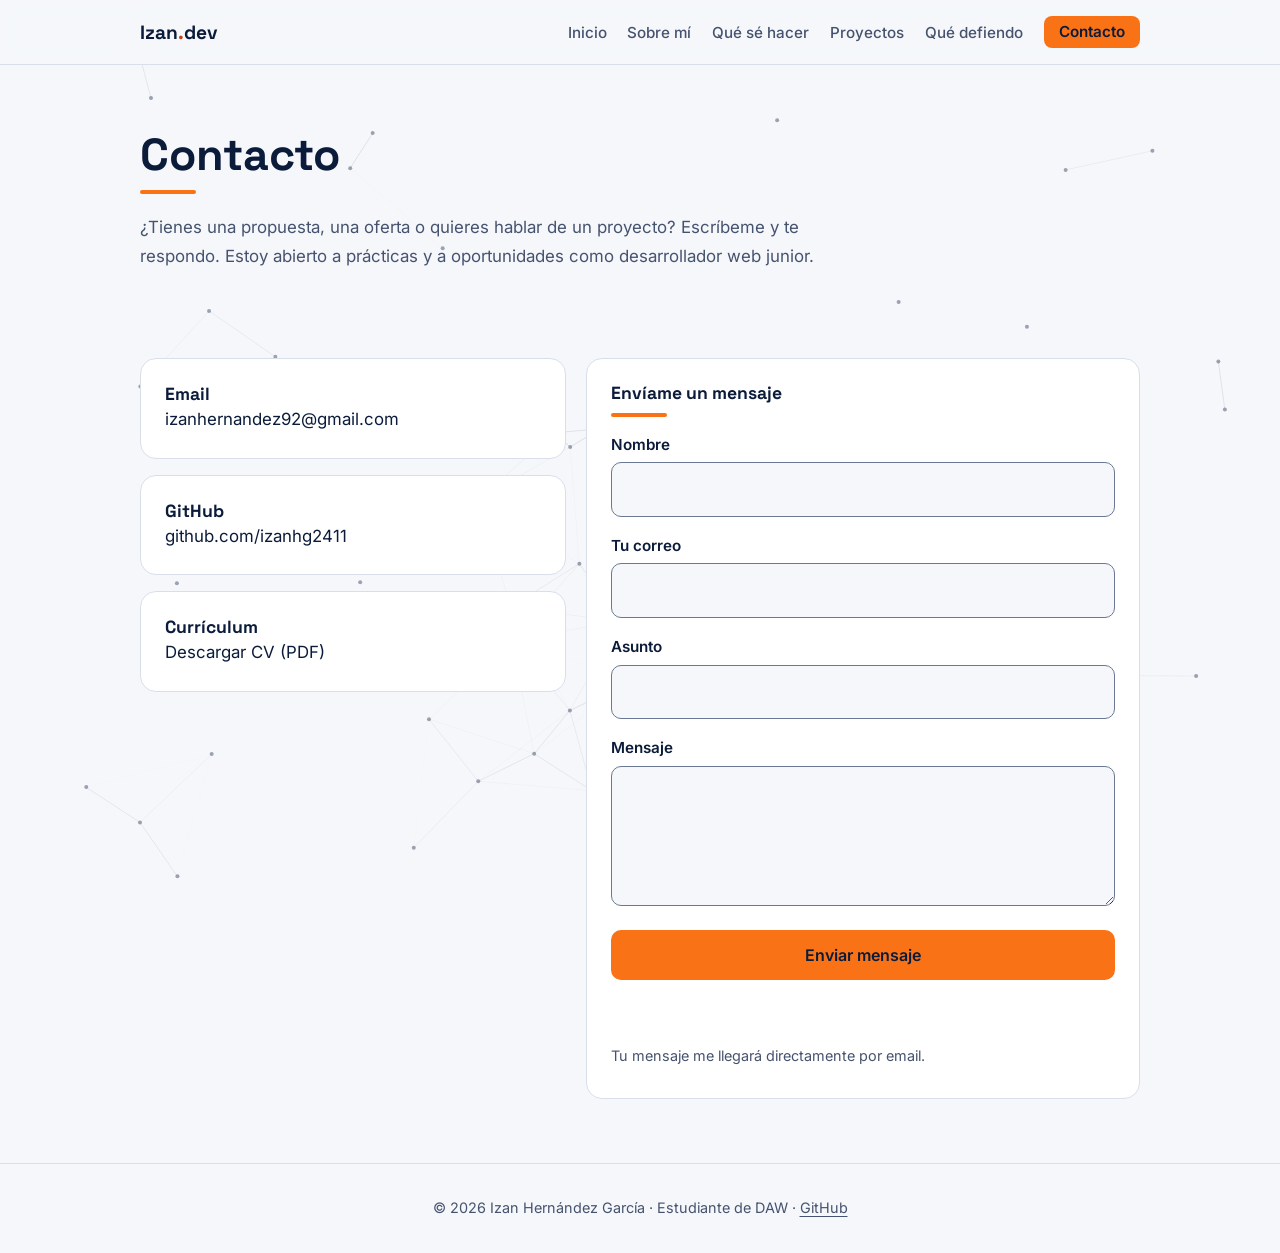
==== commit e2b1df2a: "SEO y fuentes locales: imagen para compartir, sitemap, robots y tipografías propias" ====
--- a/contacto.html
+++ b/contacto.html
@@ -8,12 +8,12 @@
 
 <meta name="theme-color" content="#071226">
 <link rel="icon" href="favicon.svg" type="image/svg+xml">
-<link rel="preconnect" href="https://fonts.googleapis.com">
-<link rel="preconnect" href="https://fonts.gstatic.com" crossorigin>
-<link href="https://fonts.googleapis.com/css2?family=Space+Grotesk:wght@500;700&family=Inter:wght@400;500;600&display=swap" rel="stylesheet">
 <meta property="og:type" content="website"><meta property="og:locale" content="es_ES">
 <meta property="og:title" content="Contacto · Izan Hernández"><meta property="og:description" content="Contacta con Izan por email o GitHub.">
 <meta property="og:url" content="https://izanhg2411.github.io/portfolio/contacto.html">
+<meta property="og:image" content="https://izanhg2411.github.io/portfolio/img/og-image.png"><meta property="og:image:width" content="1200"><meta property="og:image:height" content="630"><meta property="og:image:alt" content="Izan Hernández · Estudiante de Desarrollo de Aplicaciones Web">
+<meta name="twitter:card" content="summary_large_image">
+<link rel="canonical" href="https://izanhg2411.github.io/portfolio/contacto.html">
 <link rel="stylesheet" href="css/style.css">
 <script src="js/main.js" defer></script>
 </head>
--- a/css/style.css
+++ b/css/style.css
@@ -1,3 +1,8 @@
+@font-face{font-family:'Inter';font-style:normal;font-weight:400;font-display:swap;src:url(../fonts/inter-latin-400-normal.woff2) format('woff2')}
+@font-face{font-family:'Inter';font-style:normal;font-weight:500;font-display:swap;src:url(../fonts/inter-latin-500-normal.woff2) format('woff2')}
+@font-face{font-family:'Inter';font-style:normal;font-weight:600;font-display:swap;src:url(../fonts/inter-latin-600-normal.woff2) format('woff2')}
+@font-face{font-family:'Space Grotesk';font-style:normal;font-weight:500;font-display:swap;src:url(../fonts/space-grotesk-latin-500-normal.woff2) format('woff2')}
+@font-face{font-family:'Space Grotesk';font-style:normal;font-weight:700;font-display:swap;src:url(../fonts/space-grotesk-latin-700-normal.woff2) format('woff2')}
 :root{--bg:#f5f7fb;--surface:#fff;--text:#0b1b3a;--muted:#46536e;--accent:#c2410c;--accent-fill:#f97316;--on-accent:#0b1b3a;--line:#d8deea;--field:#6b7894;--canvas:11,27,58;color-scheme:light}
 @media(prefers-color-scheme:dark){:root{--bg:#071226;--surface:#0d1f3d;--text:#eaf0fb;--muted:#aab6cf;--accent:#ff8a3d;--accent-fill:#ff8a3d;--on-accent:#071226;--line:#1f3560;--field:#7f92b8;--canvas:255,138,61;color-scheme:dark}}
 *{box-sizing:border-box}
